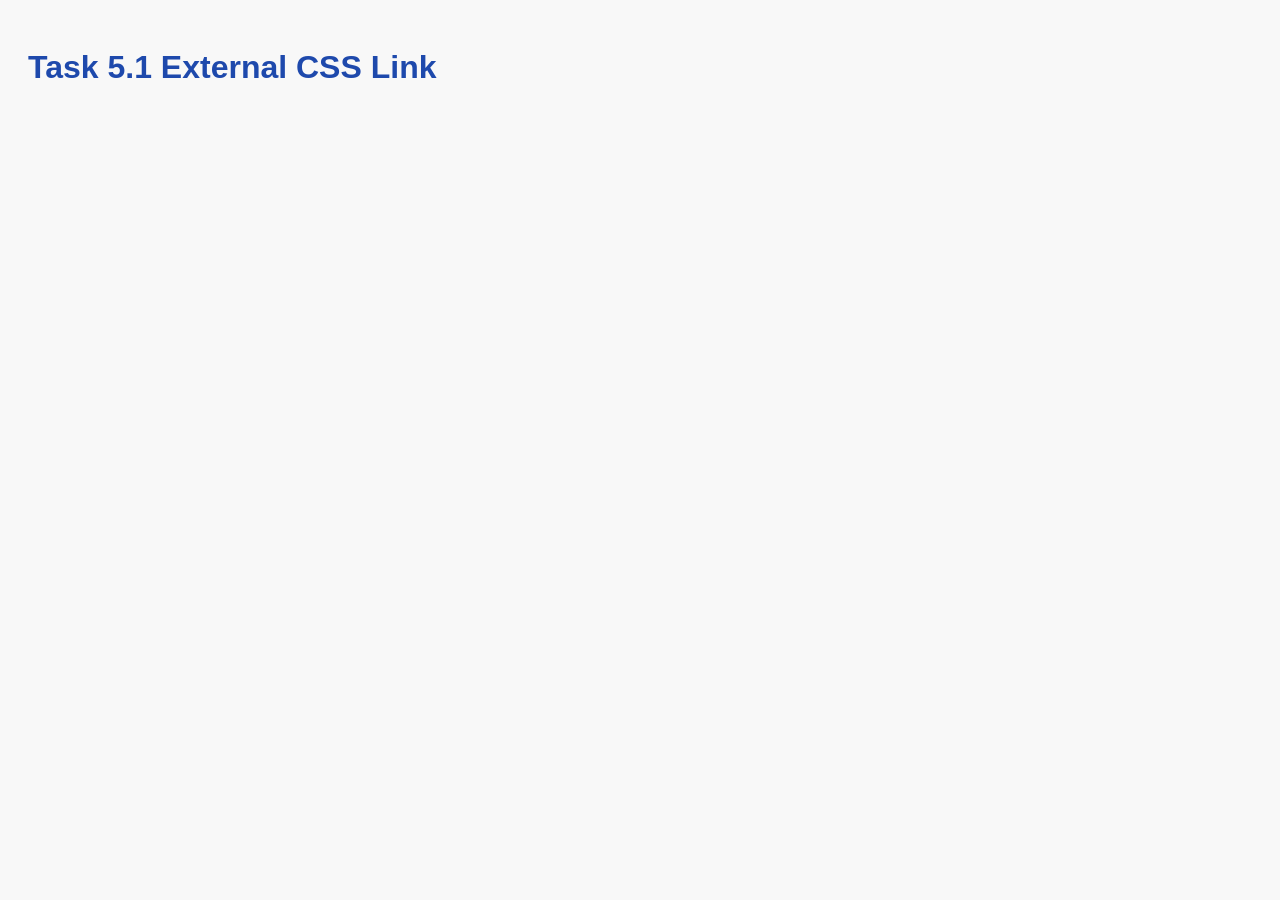
==== week 5/index.html @ 68c4ea61 "Task 5.1: created index.html and linked external style.css in week 5 folder" ====
<!DOCTYPE html>
<html lang="en">

<head>
    <meta charset="UTF-8">
    <meta name="viewport" content="width=device-width, initial-scale=1.0">
    <title>week5</title>
    <link rel="stylesheet" href="style.css">
</head>

<body>
    <h1>Task 5.1 External CSS Link</h1>

</body>

</html>
---- week 5/style.css ----
body {
    font-family: Arial, sans-serif;
    background-color: #f8f8f8;
    color: #1e49ac;
    padding: 20px;
}
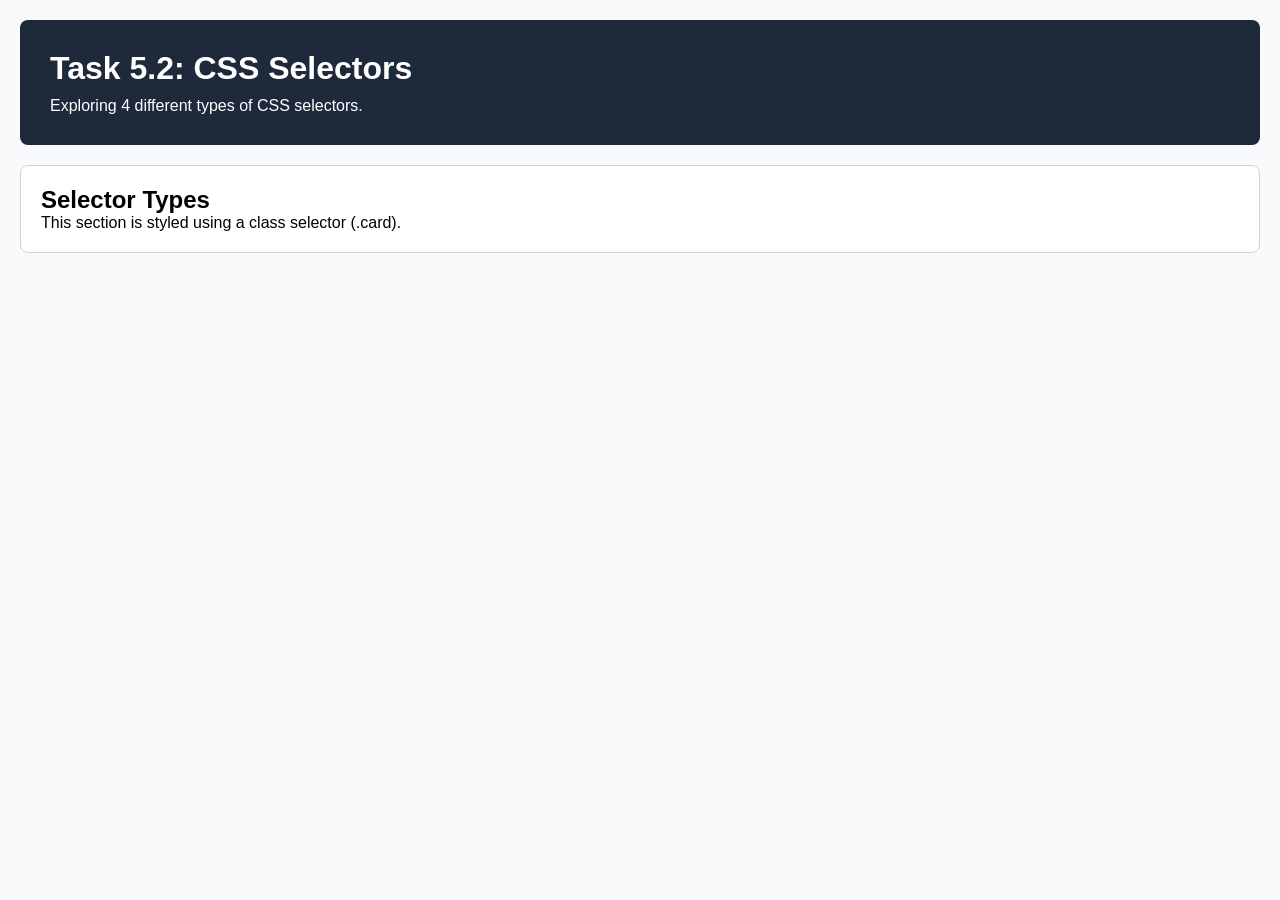
==== commit 1d18f475: "Task 5.2: Implemented 4 selector types (*,h1,#hero,.card)" ====
--- a/week 5/index.html
+++ b/week 5/index.html
@@ -4,12 +4,25 @@
 <head>
     <meta charset="UTF-8">
     <meta name="viewport" content="width=device-width, initial-scale=1.0">
-    <title>week5</title>
+    <title>Week 5 - Task 5.2</title>
     <link rel="stylesheet" href="style.css">
 </head>
 
 <body>
-    <h1>Task 5.1 External CSS Link</h1>
+
+    <!-- ID Selector Target (#hero) -->
+    <header id="hero">
+        <h1>Task 5.2: CSS Selectors</h1>
+        <p>Exploring 4 different types of CSS selectors.</p>
+    </header>
+
+    <main>
+        <!-- Class Selector Target (.card) -->
+        <section class="card">
+            <h2>Selector Types</h2>
+            <p>This section is styled using a class selector (.card).</p>
+        </section>
+    </main>
 
 </body>
 
--- a/week 5/style.css
+++ b/week 5/style.css
@@ -1,6 +1,35 @@
+/* 1. Universal Selector (*) - Sub par apply hota hai */
+* {
+    margin: 0;
+    padding: 0;
+    box-sizing: border-box;
+}
+
 body {
-    font-family: Arial, sans-serif;
-    background-color: #f8f8f8;
-    color: #1e49ac;
+    font-family: sans-serif;
+    background-color: #f8fafc;
     padding: 20px;
+}
+
+/* 2. Element Selector (h1) - HTML tag par apply hota hai */
+h1 {
+    color: #ffffff;
+    margin-bottom: 10px;
+}
+
+/* 3. ID Selector (#hero) - Specific ID par apply hota hai */
+#hero {
+    background-color: #1e293b;
+    color: #ffffff;
+    padding: 30px;
+    border-radius: 8px;
+    margin-bottom: 20px;
+}
+
+/* 4. Class Selector (.card) - Specific Class par apply hota hai */
+.card {
+    background-color: #ffffff;
+    border: 1px solid #cbd5e1;
+    padding: 20px;
+    border-radius: 8px;
 }
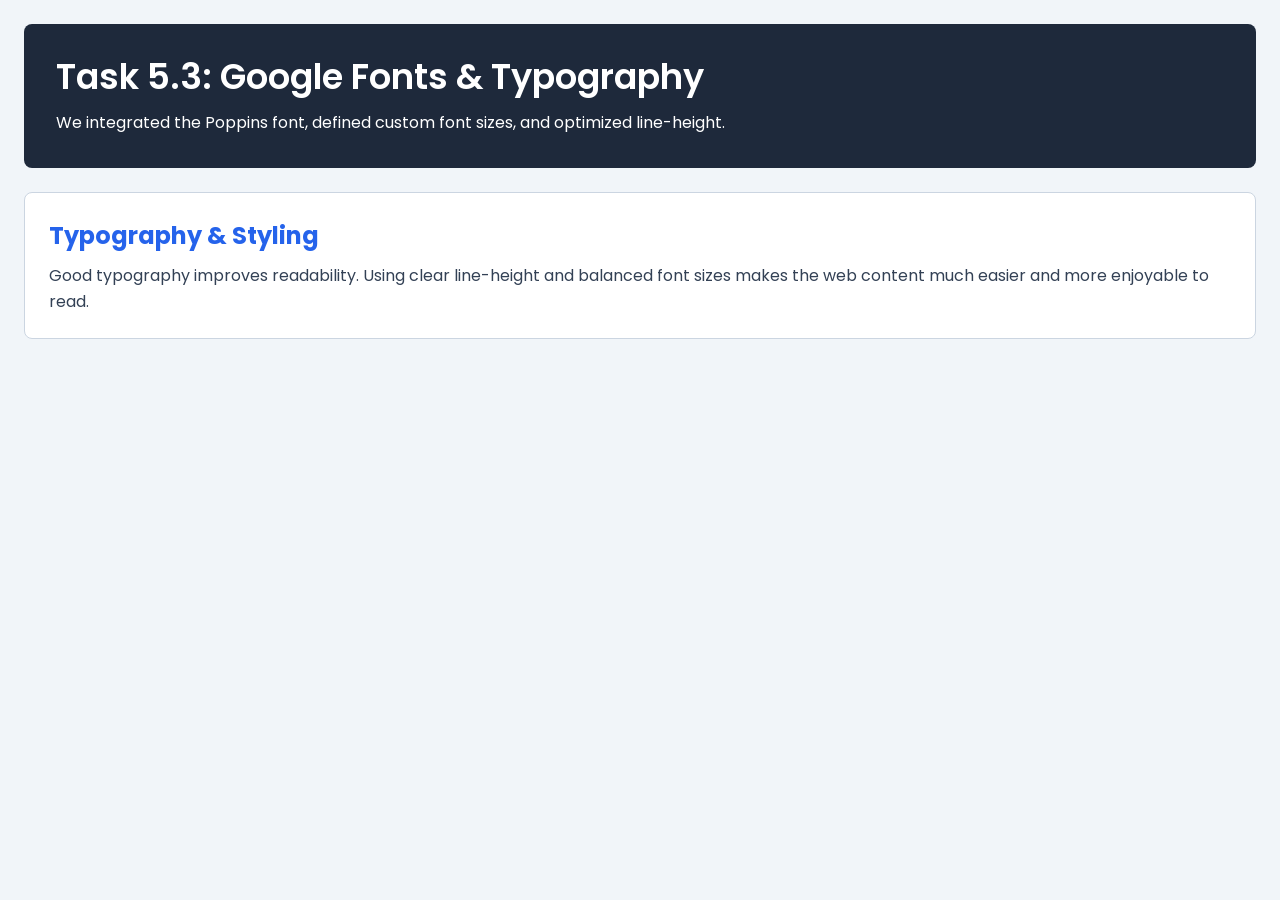
==== commit 3a1244ee: "Task 5.3: Integrated Google Font Poppins, updated font sizes, colors, and line-height" ====
--- a/week 5/index.html
+++ b/week 5/index.html
@@ -4,23 +4,30 @@
 <head>
     <meta charset="UTF-8">
     <meta name="viewport" content="width=device-width, initial-scale=1.0">
-    <title>Week 5 - Task 5.2</title>
+    <title>Week 5 - Task 5.3</title>
+
+    <!-- Task 5.3: Google Font (Poppins) Link -->
+    <link rel="preconnect" href="https://fonts.googleapis.com">
+    <link rel="preconnect" href="https://fonts.gstatic.com" crossorigin>
+    <link href="https://fonts.googleapis.com/css2?family=Poppins:wght@300;400;600&display=swap" rel="stylesheet">
+
     <link rel="stylesheet" href="style.css">
 </head>
 
 <body>
 
-    <!-- ID Selector Target (#hero) -->
     <header id="hero">
-        <h1>Task 5.2: CSS Selectors</h1>
-        <p>Exploring 4 different types of CSS selectors.</p>
+        <h1>Task 5.3: Google Fonts & Typography</h1>
+        <p>We integrated the Poppins font, defined custom font sizes, and optimized line-height.</p>
     </header>
 
     <main>
-        <!-- Class Selector Target (.card) -->
         <section class="card">
-            <h2>Selector Types</h2>
-            <p>This section is styled using a class selector (.card).</p>
+            <h2>Typography & Styling</h2>
+            <p>
+                Good typography improves readability. Using clear line-height and balanced font sizes
+                makes the web content much easier and more enjoyable to read.
+            </p>
         </section>
     </main>
 
--- a/week 5/style.css
+++ b/week 5/style.css
@@ -1,35 +1,45 @@
-/* 1. Universal Selector (*) - Sub par apply hota hai */
 * {
     margin: 0;
     padding: 0;
     box-sizing: border-box;
 }
 
+/* Task 5.3: Google Font, Colors, Base Font-Size & Line-Height */
 body {
-    font-family: sans-serif;
-    background-color: #f8fafc;
-    padding: 20px;
+    font-family: 'Poppins', sans-serif;
+    background-color: #f1f5f9;
+    color: #334155;
+    font-size: 16px;
+    line-height: 1.6;
+    padding: 24px;
 }
 
-/* 2. Element Selector (h1) - HTML tag par apply hota hai */
-h1 {
-    color: #ffffff;
-    margin-bottom: 10px;
-}
-
-/* 3. ID Selector (#hero) - Specific ID par apply hota hai */
 #hero {
     background-color: #1e293b;
     color: #ffffff;
-    padding: 30px;
+    padding: 32px;
     border-radius: 8px;
-    margin-bottom: 20px;
+    margin-bottom: 24px;
 }
 
-/* 4. Class Selector (.card) - Specific Class par apply hota hai */
+/* Task 5.3: Specific Font Sizes & Colors */
+h1 {
+    font-size: 2.2rem;
+    font-weight: 600;
+    color: #ffffff;
+    line-height: 1.2;
+    margin-bottom: 12px;
+}
+
+h2 {
+    font-size: 1.5rem;
+    color: #2563eb;
+    margin-bottom: 8px;
+}
+
 .card {
     background-color: #ffffff;
     border: 1px solid #cbd5e1;
-    padding: 20px;
+    padding: 24px;
     border-radius: 8px;
 }
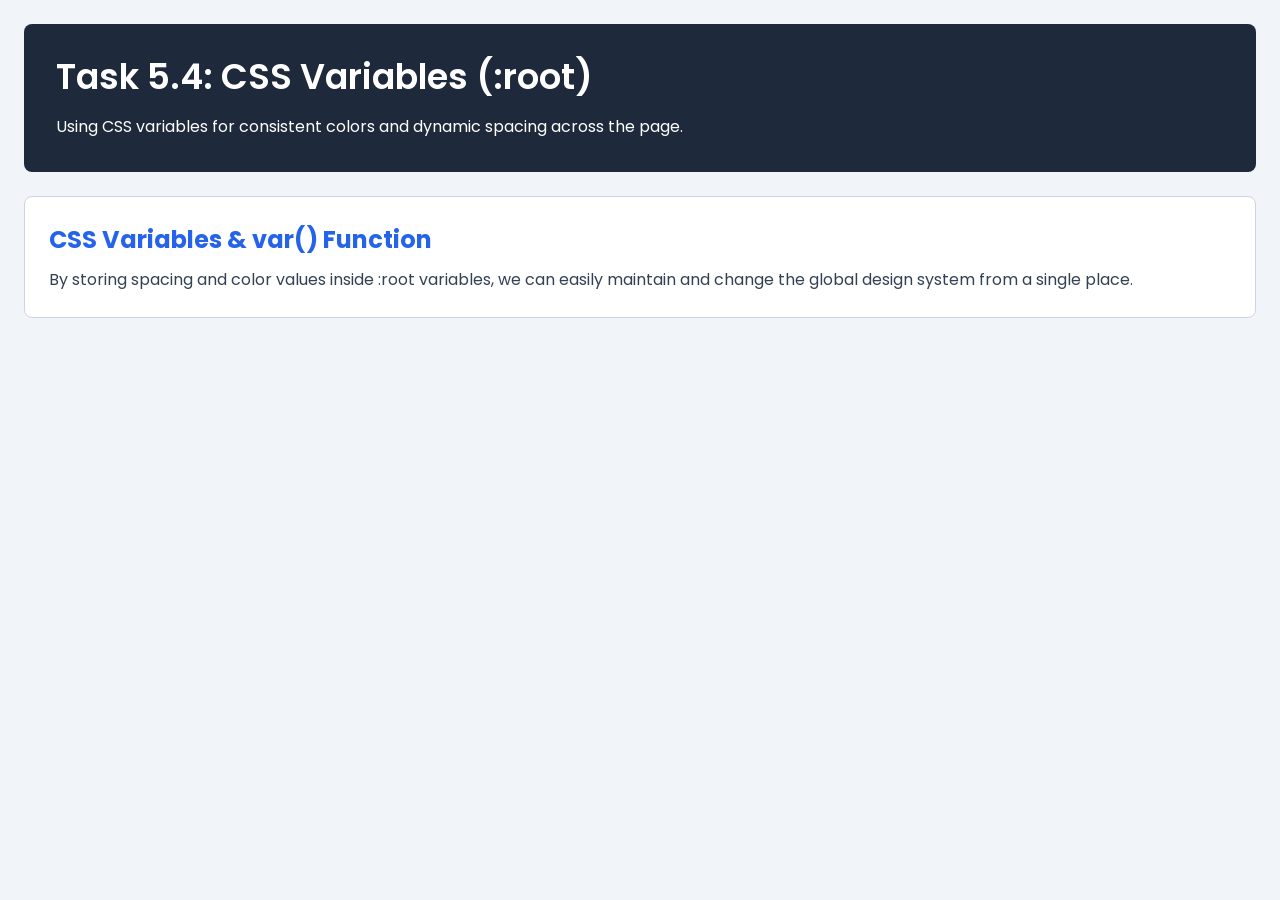
==== commit 6358bf2d: "Task 5.4: Added :root CSS variables for colors andspacing using var()" ====
--- a/week 5/index.html
+++ b/week 5/index.html
@@ -4,9 +4,9 @@
 <head>
     <meta charset="UTF-8">
     <meta name="viewport" content="width=device-width, initial-scale=1.0">
-    <title>Week 5 - Task 5.3</title>
+    <title>Week 5 - Task 5.4</title>
 
-    <!-- Task 5.3: Google Font (Poppins) Link -->
+    <!-- Google Font (Poppins) -->
     <link rel="preconnect" href="https://fonts.googleapis.com">
     <link rel="preconnect" href="https://fonts.gstatic.com" crossorigin>
     <link href="https://fonts.googleapis.com/css2?family=Poppins:wght@300;400;600&display=swap" rel="stylesheet">
@@ -17,16 +17,16 @@
 <body>
 
     <header id="hero">
-        <h1>Task 5.3: Google Fonts & Typography</h1>
-        <p>We integrated the Poppins font, defined custom font sizes, and optimized line-height.</p>
+        <h1>Task 5.4: CSS Variables (:root)</h1>
+        <p>Using CSS variables for consistent colors and dynamic spacing across the page.</p>
     </header>
 
     <main>
         <section class="card">
-            <h2>Typography & Styling</h2>
+            <h2>CSS Variables & var() Function</h2>
             <p>
-                Good typography improves readability. Using clear line-height and balanced font sizes
-                makes the web content much easier and more enjoyable to read.
+                By storing spacing and color values inside :root variables, we can easily maintain
+                and change the global design system from a single place.
             </p>
         </section>
     </main>
--- a/week 5/style.css
+++ b/week 5/style.css
@@ -1,45 +1,65 @@
+/* Task 5.4: Define Colors and Spacing in :root Variables */
+:root {
+    /* Colors */
+    --bg-color: #f1f5f9;
+    --card-bg: #ffffff;
+    --hero-bg: #1e293b;
+    --primary-color: #2563eb;
+    --text-main: #334155;
+    --text-light: #ffffff;
+    --border-color: #cbd5e1;
+
+    /* Spacing */
+    --space-sm: 8px;
+    --space-md: 16px;
+    --space-lg: 24px;
+    --space-xl: 32px;
+
+    /* Typography */
+    --font-main: 'Poppins', sans-serif;
+}
+
 * {
     margin: 0;
     padding: 0;
     box-sizing: border-box;
 }
 
-/* Task 5.3: Google Font, Colors, Base Font-Size & Line-Height */
+/* Using CSS Variables via var() */
 body {
-    font-family: 'Poppins', sans-serif;
-    background-color: #f1f5f9;
-    color: #334155;
+    font-family: var(--font-main);
+    background-color: var(--bg-color);
+    color: var(--text-main);
     font-size: 16px;
     line-height: 1.6;
-    padding: 24px;
+    padding: var(--space-lg);
 }
 
 #hero {
-    background-color: #1e293b;
-    color: #ffffff;
-    padding: 32px;
+    background-color: var(--hero-bg);
+    color: var(--text-light);
+    padding: var(--space-xl);
     border-radius: 8px;
-    margin-bottom: 24px;
+    margin-bottom: var(--space-lg);
 }
 
-/* Task 5.3: Specific Font Sizes & Colors */
 h1 {
     font-size: 2.2rem;
     font-weight: 600;
-    color: #ffffff;
+    color: var(--text-light);
     line-height: 1.2;
-    margin-bottom: 12px;
+    margin-bottom: var(--space-md);
 }
 
 h2 {
     font-size: 1.5rem;
-    color: #2563eb;
-    margin-bottom: 8px;
+    color: var(--primary-color);
+    margin-bottom: var(--space-sm);
 }
 
 .card {
-    background-color: #ffffff;
-    border: 1px solid #cbd5e1;
-    padding: 24px;
+    background-color: var(--card-bg);
+    border: 1px solid var(--border-color);
+    padding: var(--space-lg);
     border-radius: 8px;
 }
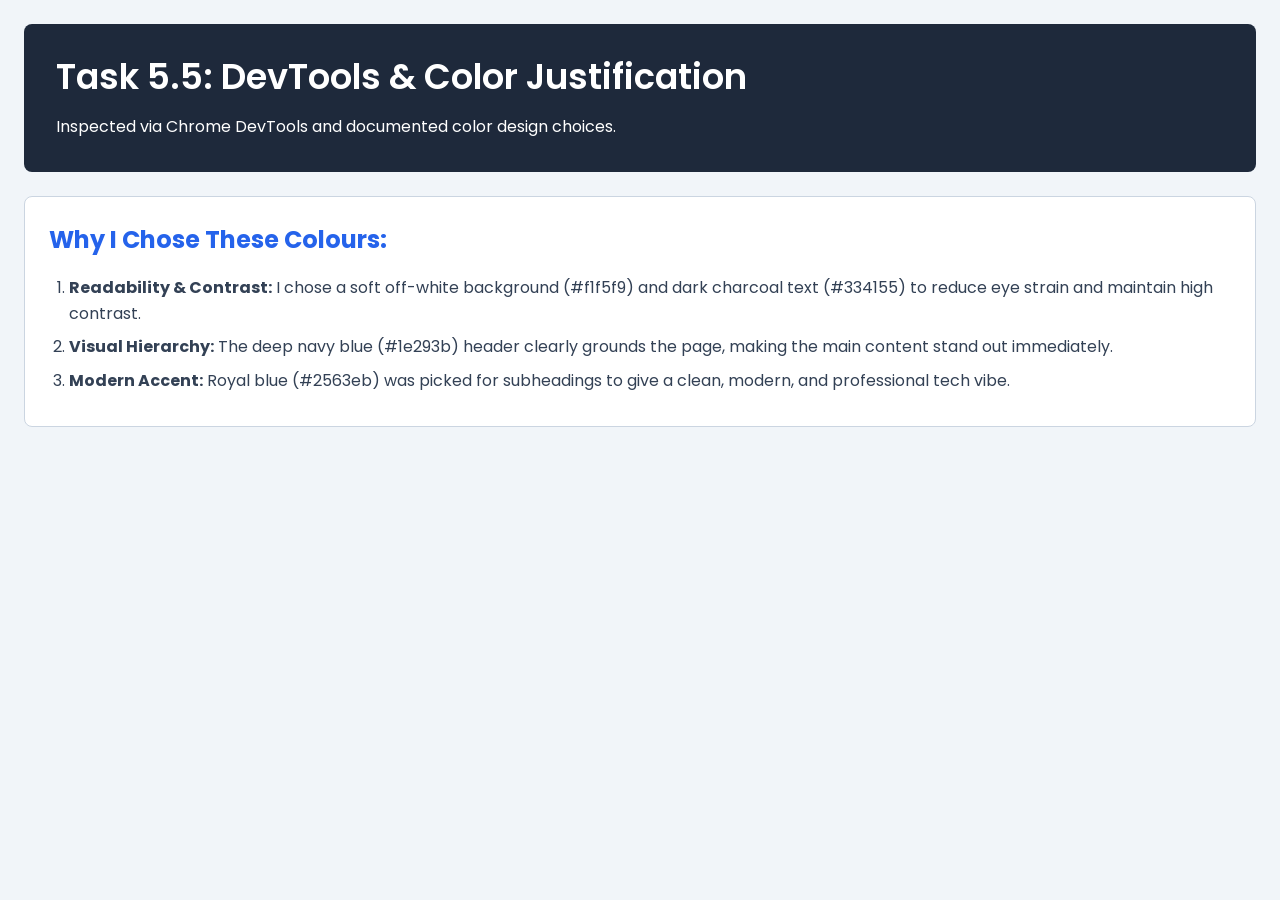
==== commit 0dda3c0d: "Task 5.5: Varified style with DevTools and added 3-line color choise justification" ====
--- a/week 5/index.html
+++ b/week 5/index.html
@@ -4,7 +4,7 @@
 <head>
     <meta charset="UTF-8">
     <meta name="viewport" content="width=device-width, initial-scale=1.0">
-    <title>Week 5 - Task 5.4</title>
+    <title>Week 5 - Task 5.5</title>
 
     <!-- Google Font (Poppins) -->
     <link rel="preconnect" href="https://fonts.googleapis.com">
@@ -17,17 +17,21 @@
 <body>
 
     <header id="hero">
-        <h1>Task 5.4: CSS Variables (:root)</h1>
-        <p>Using CSS variables for consistent colors and dynamic spacing across the page.</p>
+        <h1>Task 5.5: DevTools & Color Justification</h1>
+        <p>Inspected via Chrome DevTools and documented color design choices.</p>
     </header>
 
     <main>
         <section class="card">
-            <h2>CSS Variables & var() Function</h2>
-            <p>
-                By storing spacing and color values inside :root variables, we can easily maintain
-                and change the global design system from a single place.
-            </p>
+            <h2>Why I Chose These Colours:</h2>
+            <ol class="color-reasons">
+                <li><strong>Readability & Contrast:</strong> I chose a soft off-white background (#f1f5f9) and dark
+                    charcoal text (#334155) to reduce eye strain and maintain high contrast.</li>
+                <li><strong>Visual Hierarchy:</strong> The deep navy blue (#1e293b) header clearly grounds the page,
+                    making the main content stand out immediately.</li>
+                <li><strong>Modern Accent:</strong> Royal blue (#2563eb) was picked for subheadings to give a clean,
+                    modern, and professional tech vibe.</li>
+            </ol>
         </section>
     </main>
 
--- a/week 5/style.css
+++ b/week 5/style.css
@@ -1,4 +1,3 @@
-/* Task 5.4: Define Colors and Spacing in :root Variables */
 :root {
     /* Colors */
     --bg-color: #f1f5f9;
@@ -25,7 +24,6 @@
     box-sizing: border-box;
 }
 
-/* Using CSS Variables via var() */
 body {
     font-family: var(--font-main);
     background-color: var(--bg-color);
@@ -54,7 +52,7 @@
 h2 {
     font-size: 1.5rem;
     color: var(--primary-color);
-    margin-bottom: var(--space-sm);
+    margin-bottom: var(--space-md);
 }
 
 .card {
@@ -62,4 +60,12 @@
     border: 1px solid var(--border-color);
     padding: var(--space-lg);
     border-radius: 8px;
+}
+
+.color-reasons {
+    padding-left: 20px;
+}
+
+.color-reasons li {
+    margin-bottom: var(--space-sm);
 }
